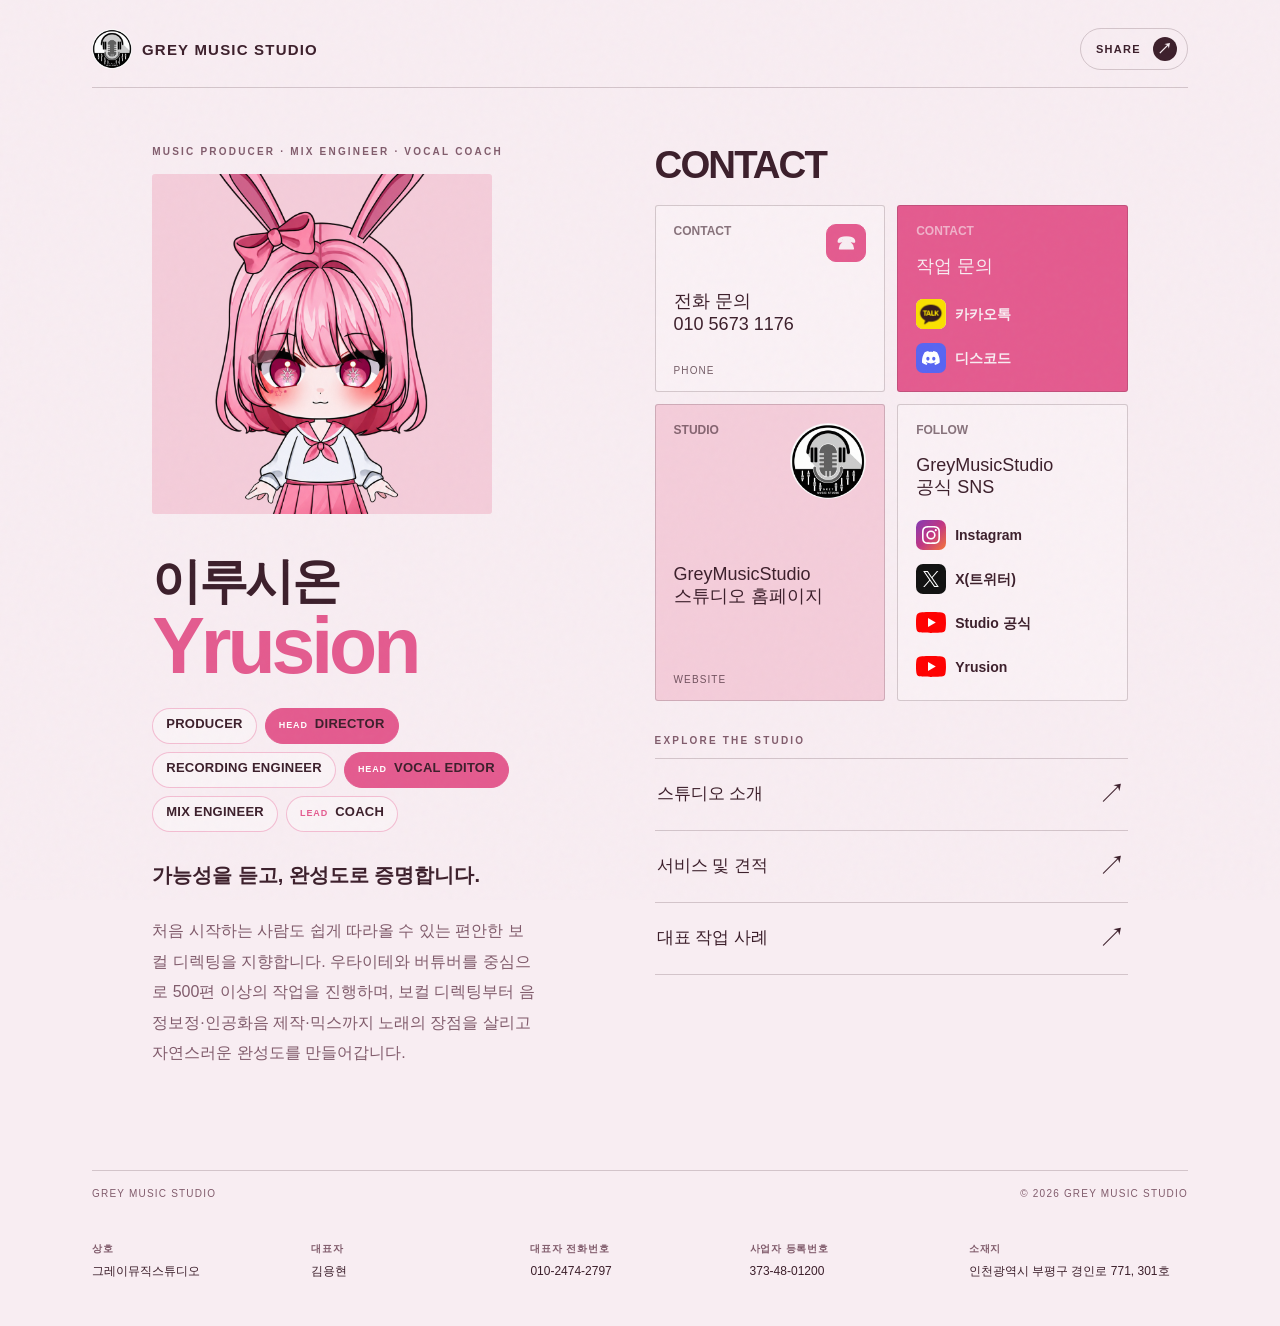
==== yrusion-linkhome-share.html @ 384cba4b "11.25 update" ====
<!-- Standalone share file generated from index.html. -->
<!doctype html>
<html lang="ko">
  <head>
    <meta charset="UTF-8" />
    <meta name="viewport" content="width=device-width, initial-scale=1.0" />
    <meta name="theme-color" content="#f2f1ee" />
    <meta name="description" content="음악 프로듀서 김용현, GreyKim과 GreyMusicStudio를 만나보세요." />
    <title>이루시온 Yrusion — GreyMusicStudio</title>
    <style>
:root { --paper:#f8edf2; --ink:#3a2b32; --dark:#3c1f2b; --pink-soft:#f4cdda; --pink-point:#e45b8f; --gold:var(--pink-point); --gold-light:var(--pink-soft); --muted:#815c6c; --line:rgba(60,31,43,.2); }
* { box-sizing:border-box; }
html { min-width:320px; }
body { margin:0; min-height:100vh; color:var(--ink); background:var(--paper); font-family:"Gowun Dodum","Apple SD Gothic Neo",sans-serif; }
button,a { -webkit-tap-highlight-color:transparent; }
.noise { position:fixed; inset:0; z-index:3; pointer-events:none; opacity:.045; background-image:url("data:image/svg+xml,%3Csvg viewBox='0 0 160 160' xmlns='http://www.w3.org/2000/svg'%3E%3Cfilter id='n'%3E%3CfeTurbulence type='fractalNoise' baseFrequency='.9' numOctaves='3' stitchTiles='stitch'/%3E%3C/filter%3E%3Crect width='100%25' height='100%25' filter='url(%23n)' opacity='.6'/%3E%3C/svg%3E"); }
.site { width:min(1180px,100%); min-height:100vh; margin:auto; padding:28px 42px 30px; position:relative; }
.masthead { display:flex; justify-content:space-between; align-items:center; border-bottom:1px solid var(--line); padding-bottom:17px; }
.wordmark { color:var(--dark); font:700 15px/1 "Outfit",sans-serif; letter-spacing:.12em; text-decoration:none; }
.wordmark span { color:var(--gold); margin-left:7px; }
.share { display:flex; gap:12px; align-items:center; border:1px solid var(--line); border-radius:999px; padding:8px 10px 8px 15px; color:var(--dark); background:transparent; cursor:pointer; font:600 11px "Outfit",sans-serif; letter-spacing:.12em; text-transform:uppercase; }
.share b { display:grid; place-items:center; width:24px; height:24px; border-radius:50%; color:var(--paper); background:var(--dark); font-size:15px; }
.share:hover { background:rgba(255,255,255,.35); }
.layout { display:grid; grid-template-columns:minmax(360px,.9fr) minmax(440px,1.1fr); gap:clamp(44px,9vw,140px); align-items:center; padding:58px 5.5% 76px; }
.eyebrow { margin:0 0 17px; color:var(--muted); font:600 10px "Outfit",sans-serif; letter-spacing:.22em; text-transform:uppercase; }
.portrait-wrap { position:relative; width:min(330px,78%); aspect-ratio:1; margin:0 0 32px 4%; overflow:hidden; border-radius:50%; background:#fff; }
.portrait { position:relative; z-index:1; display:block; width:100%; height:100%; aspect-ratio:1; object-fit:cover; object-position:center; border:0; border-radius:50%; background:#fff; box-shadow:none; transform:none; }
.portrait-tag,.orbit { display:none; }
h1 { margin:0; color:var(--dark); font:600 clamp(38px,5.5vw,68px)/.97 "Outfit",sans-serif; letter-spacing:-.06em; }
h1 em { color:var(--gold); font-style:normal; }
.intro-copy { margin:25px 0 26px; color:var(--muted); font-size:16px; line-height:1.65; }
.social-row { display:flex; gap:20px; }
.studio-link { display:inline-flex; align-items:center; gap:10px; padding:8px 12px 8px 8px; border:1px solid rgba(31,33,31,.28); border-radius:999px; color:var(--dark); background:rgba(255,255,255,.22); font:600 12px "Outfit",sans-serif; text-decoration:none; transition:transform .2s ease, background .2s ease, box-shadow .2s ease; }
.studio-link-icon { display:grid; place-items:center; width:31px; height:31px; overflow:hidden; border-radius:50%; background:var(--dark); }
.studio-link-icon img { display:block; width:100%; height:100%; object-fit:contain; padding:5px; }
.studio-link b { margin-left:4px; font-size:16px; font-weight:400; }
.studio-link:hover { background:#fffdf7; box-shadow:4px 4px 0 var(--gold-light); transform:translateY(-2px); }
.studio { align-self:start; padding-top:0; }
.studio-heading { display:flex; align-items:end; justify-content:space-between; margin-bottom:21px; }
.studio-heading h2 { margin:0; color:var(--dark); font:600 clamp(26px,3vw,40px)/1 "Outfit",sans-serif; letter-spacing:-.05em; }
.link-grid { display:grid; grid-template-columns:repeat(2,minmax(0,1fr)); gap:12px; }
.link-card { display:flex; flex-direction:column; justify-content:space-between; min-height:155px; padding:18px 18px 15px; border:1px solid var(--line); border-radius:3px; color:var(--dark); background:rgba(255,255,255,.26); text-decoration:none; transition:transform .25s ease,color .25s ease,background .25s ease,box-shadow .25s ease; }
.link-card:nth-child(2) { background:var(--gold); color:var(--paper); }
.link-card:nth-child(3) { background:var(--gold-light); }
.link-card:hover { z-index:1; color:var(--dark); background:#fff1f5; box-shadow:8px 8px 0 var(--pink-point); transform:translate(-3px,-5px); }
.link-card:nth-child(2):hover { color:var(--paper); background:var(--gold); }
.link-head { display:flex; justify-content:space-between; align-items:flex-start; }
.link-number { font:600 12px "Outfit",sans-serif; opacity:.6; }
.brand-icon { display:grid; place-items:center; width:40px; height:38px; border:1px solid currentColor; border-radius:10px; font:600 20px/1 "Outfit",sans-serif; overflow:hidden; }
.brand-icon.kakao { width:40px; height:38px; border:0; border-radius:10px; color:#191919; background:#ffe600; font-size:17px; }
.kakao-card-logo { width:100%; height:100%; margin:0; padding:0; object-fit:cover; }
.brand-icon.youtube { width:42px; border:0; border-radius:9px; background:transparent; }
.brand-icon.home { width:76px; height:76px; flex:none; border:0; border-radius:50%; background:var(--paper); }
.grey-card-logo { width:100%; height:100%; padding:0; object-fit:cover; border-radius:50%; clip-path:circle(49% at 50% 50%); }
.brand-icon.discord { border:0; border-radius:10px; color:#fff; background:#5865f2; font-size:18px; }
.discord-card-logo { width:100%; height:100%; padding:7px; object-fit:contain; }
.brand-icon.phone { color:var(--paper); background:var(--gold); border-color:var(--gold); font-size:20px; }
.brand-logo { display:block; width:100%; height:100%; object-fit:contain; }
.link-title { max-width:180px; margin-top:17px; font-size:18px; line-height:1.25; }
.link-caption { display:flex; justify-content:space-between; align-items:center; margin-top:19px; font:10px "Outfit",sans-serif; letter-spacing:.11em; text-transform:uppercase; opacity:.7; }
.link-caption b { font-size:20px; font-weight:400; }
.playlist-label { margin:34px 0 12px; color:var(--muted); font:600 10px "Outfit",sans-serif; letter-spacing:.22em; text-transform:uppercase; }
.playlist-links { border-top:1px solid var(--line); }
.playlist-link { display:flex; align-items:center; justify-content:space-between; min-height:72px; padding:0 2px; border-bottom:1px solid var(--line); color:var(--dark); font:500 17px/1.2 "Outfit",sans-serif; text-decoration:none; transition:color .2s ease, padding .2s ease; }
.playlist-link::after { content:"↗"; margin-left:16px; font:400 28px/1 "Outfit",sans-serif; }
.playlist-link { width:100%; cursor:pointer; }
.playlist-link:focus-visible { outline:2px solid var(--gold); outline-offset:3px; }
.playlist-link:hover { padding:0 10px; color:var(--gold); }
.business-info { margin:18px 0 0; padding-top:12px; }
.business-heading { margin:0 0 10px; padding:0; color:var(--muted); font:600 10px "Outfit",sans-serif; letter-spacing:.22em; text-transform:uppercase; }
.business-grid { display:grid; grid-template-columns:repeat(auto-fit,minmax(180px,1fr)); gap:0 18px; margin:0; }
.business-grid > div { min-width:0; padding:14px 0 16px; }
.business-grid dt { margin:0 0 7px; color:var(--muted); font:600 10px/1.2 "Outfit",sans-serif; letter-spacing:.08em; }
.business-grid dd { margin:0; color:var(--dark); font-size:14px; line-height:1.5; overflow-wrap:anywhere; }
.footer { display:flex; justify-content:space-between; padding-top:17px; border-top:1px solid var(--line); color:var(--muted); font:10px "Outfit",sans-serif; letter-spacing:.12em; text-transform:uppercase; }
.toast { position:fixed; left:50%; bottom:25px; z-index:5; padding:11px 18px; border-radius:4px; color:var(--paper); background:var(--dark); box-shadow:0 9px 25px rgba(31,33,31,.25); opacity:0; transform:translate(-50%,12px); pointer-events:none; transition:.25s ease; }
.toast.show { opacity:1; transform:translate(-50%,0); }
.cursor-note { position:fixed; z-index:4; pointer-events:none; color:var(--gold); font:var(--note-size)/1 "Gowun Dodum",sans-serif; text-shadow:0 1px 0 rgba(255,255,255,.35); transform:translate(-50%,-50%); animation:note-drift 1.05s ease-out forwards; }
@keyframes note-drift { 0% { opacity:0; transform:translate(-50%,-50%) scale(.55) rotate(0deg); } 18% { opacity:.95; } 100% { opacity:0; transform:translate(calc(-50% + var(--note-drift)), 58px) scale(.92) rotate(var(--note-spin)); } }
@media (max-width:800px) { .site{padding:22px 22px 25px;} .layout{grid-template-columns:1fr;gap:48px;padding:44px 4% 60px;} .portrait-wrap{width:min(260px,70vw);} .studio{padding-top:0;} }
@media (max-width:520px) { .site{padding:18px 16px 22px;} .layout{padding:37px 0 50px;gap:45px;} .portrait-wrap{width:68vw;margin-left:auto;margin-right:auto;} h1{font-size:43px;} .intro-copy{font-size:15px;} .link-grid{gap:9px;} .link-card{min-height:145px;padding:14px 13px 12px;} .link-title{font-size:15px;} .footer{gap:8px;flex-wrap:wrap;font-size:8px;} }
@media (prefers-reduced-motion:reduce) { *,*::before,*::after{transition-duration:.01ms!important;} }

/* Personal profile */
.layout { align-items:start; }
.portrait-wrap { width:min(340px,100%); height:340px; aspect-ratio:auto; margin:0 0 28px; border-radius:3px; background:var(--pink-soft); }
.portrait { width:100%; height:100%; object-fit:contain; object-position:center top; border-radius:0; background:transparent; }
.roles { color:var(--ink); font-size:16px; line-height:1.8; margin:22px 0; }
.role-pills { display:flex; flex-wrap:wrap; gap:8px; margin:24px 0 28px; }
.role-pill { display:inline-flex; align-items:baseline; gap:7px; min-height:36px; padding:8px 13px; border:1px solid rgba(228,91,143,.35); border-radius:999px; color:var(--dark); background:rgba(255,255,255,.34); }
.role-pill span { color:var(--gold); font:700 9px/1 "Outfit",sans-serif; letter-spacing:.1em; }
.role-pill strong { font:600 13px/1.1 "Outfit",sans-serif; letter-spacing:.02em; }
.role-pill--primary { border-color:var(--pink-point); color:var(--dark); background:var(--pink-point); }
.role-pill--primary span { color:#fff; }
.tagline { color:var(--dark); font-size:20px; line-height:1.55; font-weight:600; margin:28px 0 0; }
.intro-copy { line-height:1.9; }
.social-card:hover { transform:none; box-shadow:none; background:rgba(255,255,255,.26); }
.social-links { display:flex; align-items:center; flex-wrap:wrap; gap:8px; margin-top:18px; font:600 14px "Outfit",sans-serif; }
.social-links a { color:inherit; text-underline-offset:4px; }
.playlist-link { font-family:"Gowun Dodum",sans-serif; }
@media (max-width:800px) { .portrait-wrap { width:min(340px,100%); height:340px; margin:0 0 28px; } }
@media (max-width:520px) { .portrait-wrap { width:min(100%,320px); height:320px; margin:0 0 28px; } h1 { font-size:43px; } .roles,.intro-copy { font-size:16px; } }

.wordmark { display:inline-flex; align-items:center; gap:10px; letter-spacing:.08em; }
.wordmark .wordmark-logo { width:40px; height:40px; object-fit:cover; border-radius:50%; }
.wordmark span { color:var(--dark); margin:0; }
.portrait { position:relative; left:0; top:0; width:100%; height:100%; max-width:none; object-fit:cover; object-position:center 35%; transform:translateX(8px); }
.channel-card { justify-content:flex-start; }
.channel-card:hover { transform:none; box-shadow:none; }
.inquiry-card:hover { background:var(--gold); color:var(--paper); }
.channel-list { display:flex; flex-direction:column; align-items:stretch; gap:8px; margin-top:18px; }
.channel-list a,.channel-list button { display:flex; align-items:center; gap:9px; min-height:36px; padding:0; border:0; background:transparent; color:inherit; font:600 14px/1.2 "Outfit","Gowun Dodum",sans-serif; text-align:left; text-decoration:none; cursor:pointer; }
.channel-list a:hover,.channel-list button:hover { text-decoration:underline; text-underline-offset:3px; }
.channel-list :focus-visible { outline:2px solid var(--gold); outline-offset:3px; }
.channel-list small { font-size:11px; font-weight:400; opacity:.8; }
.channel-icon { display:grid; place-items:center; flex:none; width:30px; height:30px; overflow:hidden; border-radius:7px; }
.channel-icon img { display:block; width:100%; height:100%; object-fit:contain; }
.channel-icon.kakao { background:#ffe500; }
.channel-icon.discord { background:#5865f2; padding:6px; }
.channel-icon.instagram { background:linear-gradient(135deg,#833ab4,#c13584,#f77737); padding:6px; }
.channel-icon.x { background:#111; padding:7px; }
.channel-icon.youtube { background:transparent; }
@media (max-width:520px) { .wordmark { font-size:13px; gap:7px; } .wordmark .wordmark-logo { width:34px; height:34px; } .channel-list a,.channel-list button { font-size:13px; } .channel-list small { font-size:10px; } .role-pills { gap:7px; } .role-pill { min-height:34px; padding:7px 11px; } .role-pill strong { font-size:11px; } }

@media (min-width:801px) {
  .business-grid { grid-template-columns:repeat(5,minmax(0,1fr)); gap:0; }
  .business-grid dd { font-size:12px; white-space:nowrap; }
  .business-grid > div:last-child { text-align:left; }
}

.name-korean { display:inline-block; font-size:.72em; letter-spacing:-.05em; }
.name-english { display:inline-block; font-size:1.16em; }

  </style>
  </head>
  <body id="top">
    <div class="noise" aria-hidden="true"></div>
    <main class="site">
      <header class="masthead">
        <a class="wordmark" href="#top"><img class="wordmark-logo" src="[data-uri]" alt="" /><span>GREY MUSIC STUDIO</span></a>
        <button class="share" id="shareButton" type="button"><span>share</span><b>↗</b></button>
      </header>

      <div class="layout">
        <section class="intro">
          <p class="eyebrow">MUSIC PRODUCER · MIX ENGINEER · VOCAL COACH</p>
          <div class="portrait-wrap">
            <img class="portrait" src="[data-uri]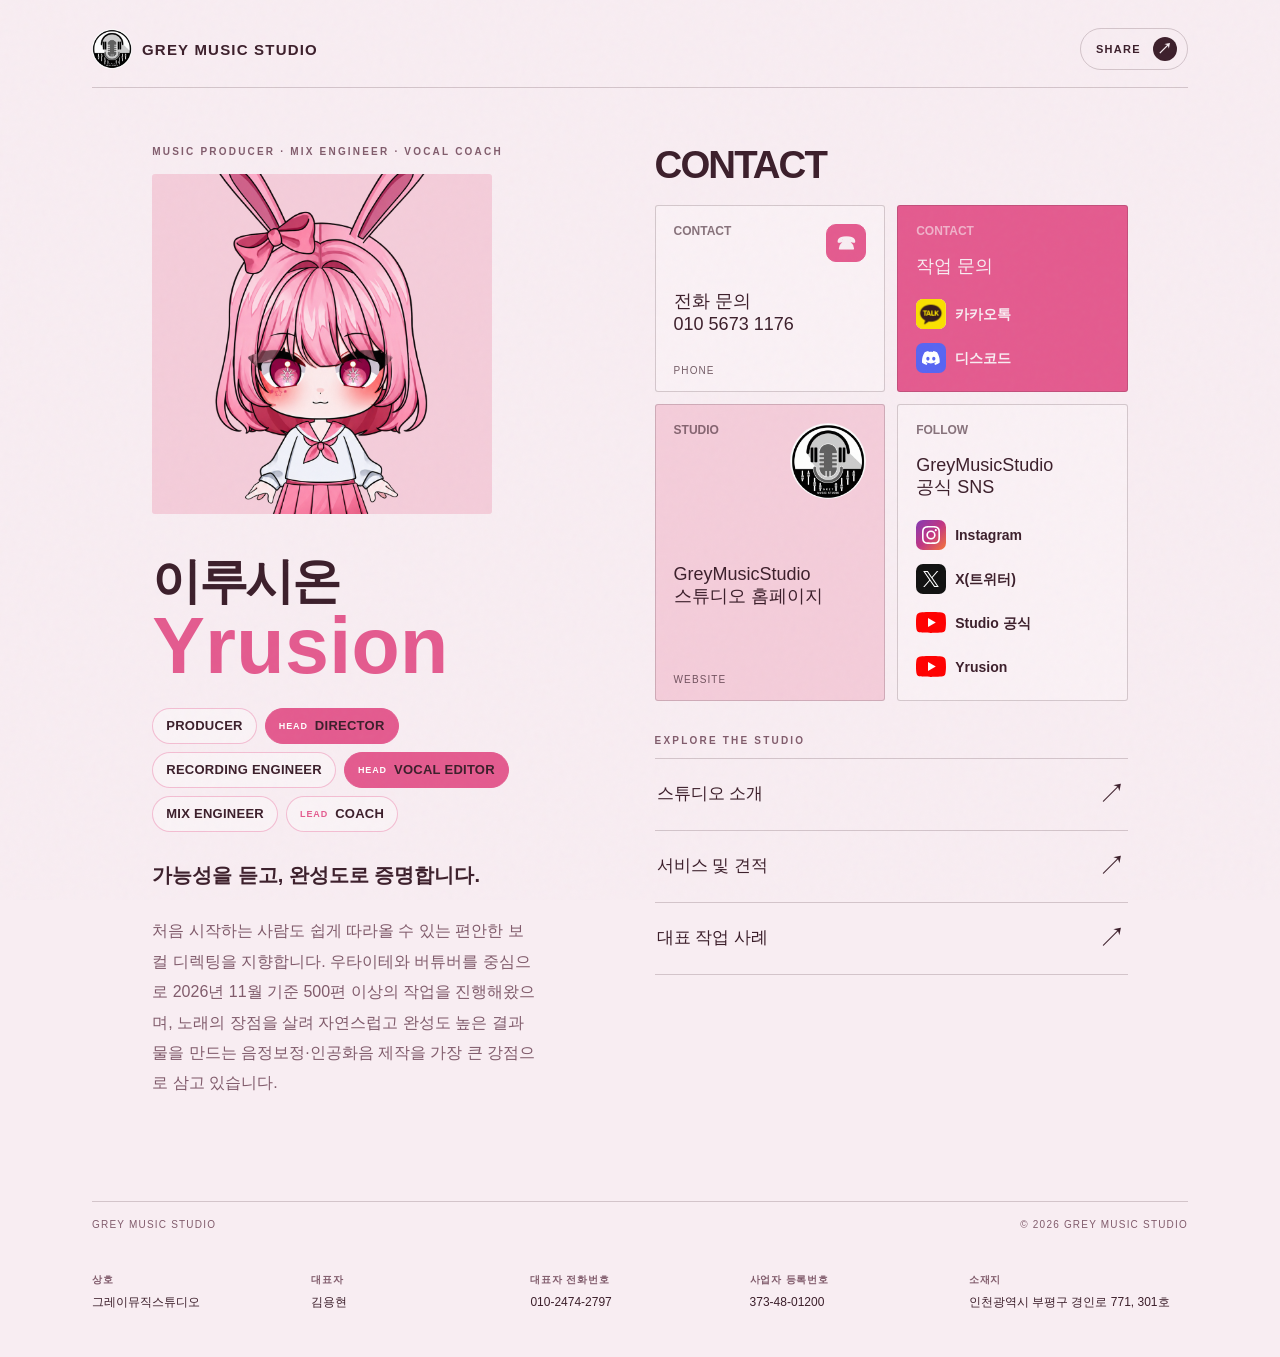
